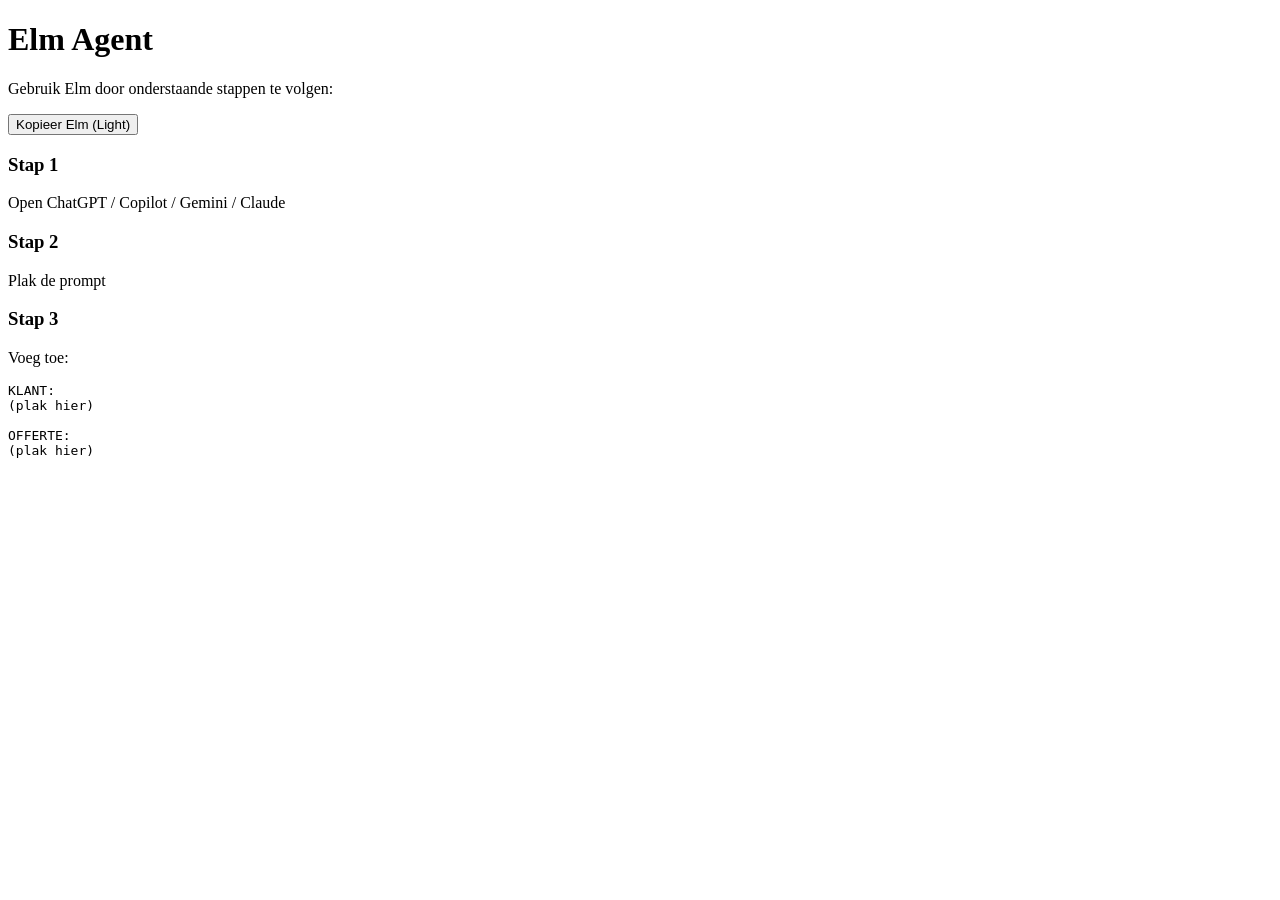
==== docs/index.html @ cf5214ad "Changed /web to /docs" ====
<!DOCTYPE html>
<html>
<head>
  <title>Elm Agent</title>
  <meta charset="UTF-8">
</head>
<body>

<h1>Elm Agent</h1>

<p>Gebruik Elm door onderstaande stappen te volgen:</p>

<button onclick="copyPrompt()">Kopieer Elm (Light)</button>

<h3>Stap 1</h3>
<p>Open ChatGPT / Copilot / Gemini / Claude</p>

<h3>Stap 2</h3>
<p>Plak de prompt</p>

<h3>Stap 3</h3>
<p>Voeg toe:</p>

<pre>
KLANT:
(plak hier)

OFFERTE:
(plak hier)
</pre>

<script>
async function copyPrompt() {
    const url = "https://raw.githubusercontent.com/miniGiovanni/elm-offer-agent/main/builds/elm-light.txt";
    const res = await fetch(url);
    const text = await res.text();

    const full = text + "\n\n--- INPUT ---\nKLANT:\n\nOFFERTE:\n";

    await navigator.clipboard.writeText(full);
    alert("Elm prompt gekopieerd!");
}
</script>

</body>
</html>
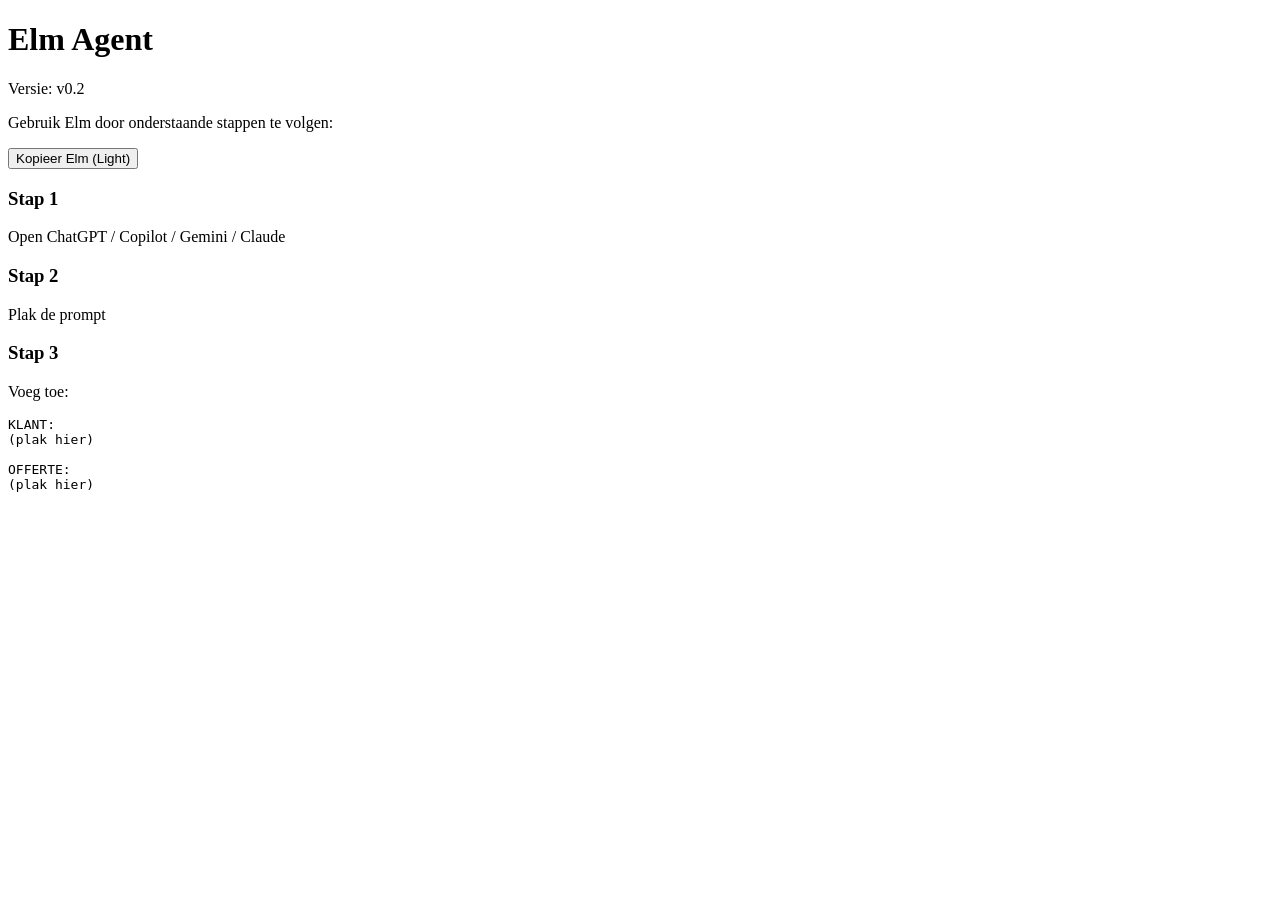
==== commit b5715a17: "Version control adjust Added version numbers, added error codes to agent" ====
--- a/docs/index.html
+++ b/docs/index.html
@@ -7,6 +7,7 @@
 <body>
 
 <h1>Elm Agent</h1>
+<p>Versie: v0.2</p>
 
 <p>Gebruik Elm door onderstaande stappen te volgen:</p>
 
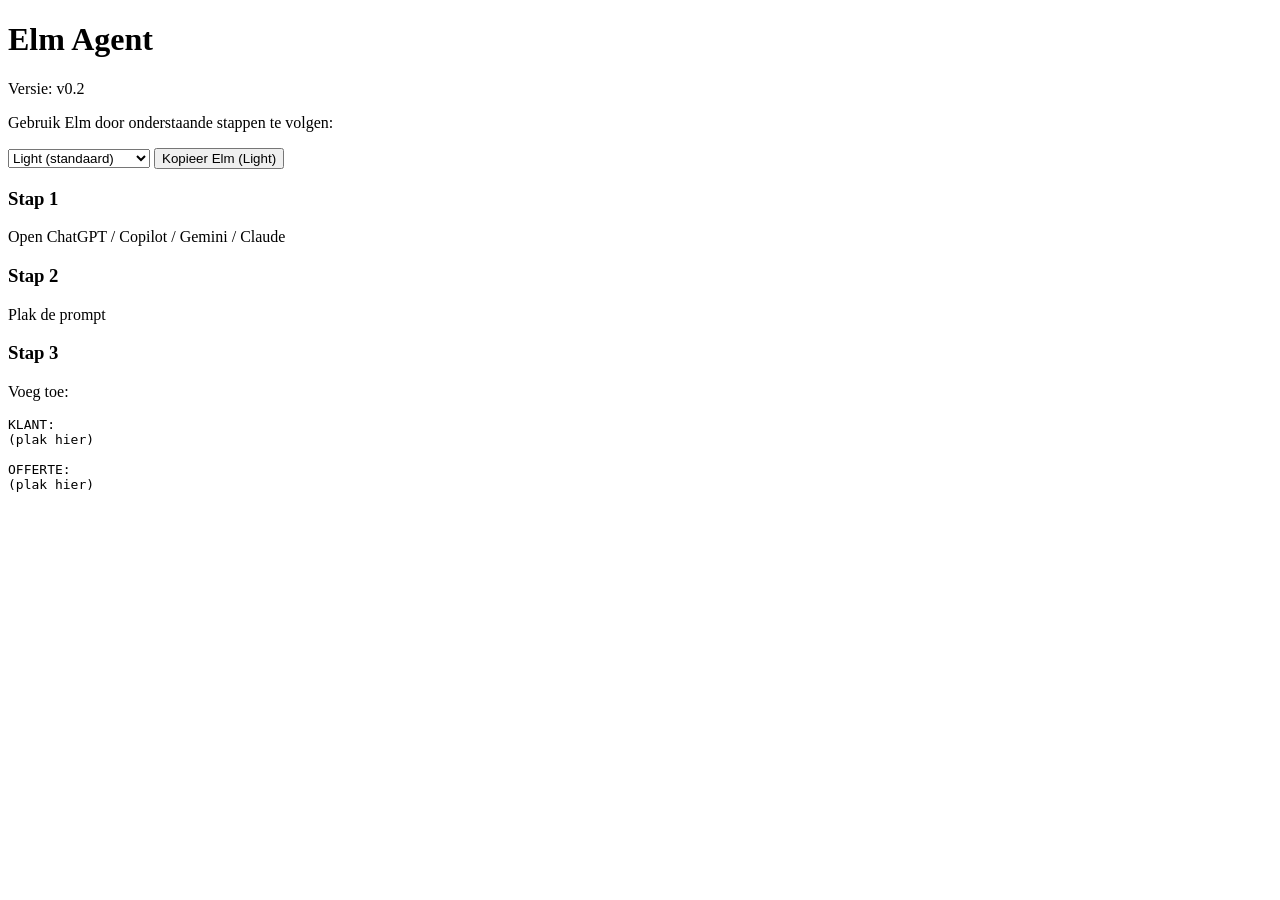
==== commit e7f3d964: "minor tweaks" ====
--- a/docs/index.html
+++ b/docs/index.html
@@ -10,7 +10,11 @@
 <p>Versie: v0.2</p>
 
 <p>Gebruik Elm door onderstaande stappen te volgen:</p>
-
+<select id="buildSelect">
+  <option value="elm-simple.txt">Light (standaard)</option>
+  <option value="elm-full.txt">Full (uitgebreid)</option>
+  <option value="elm-score.txt">Quick (snelle check)</option>
+</select>
 <button onclick="copyPrompt()">Kopieer Elm (Light)</button>
 
 <h3>Stap 1</h3>
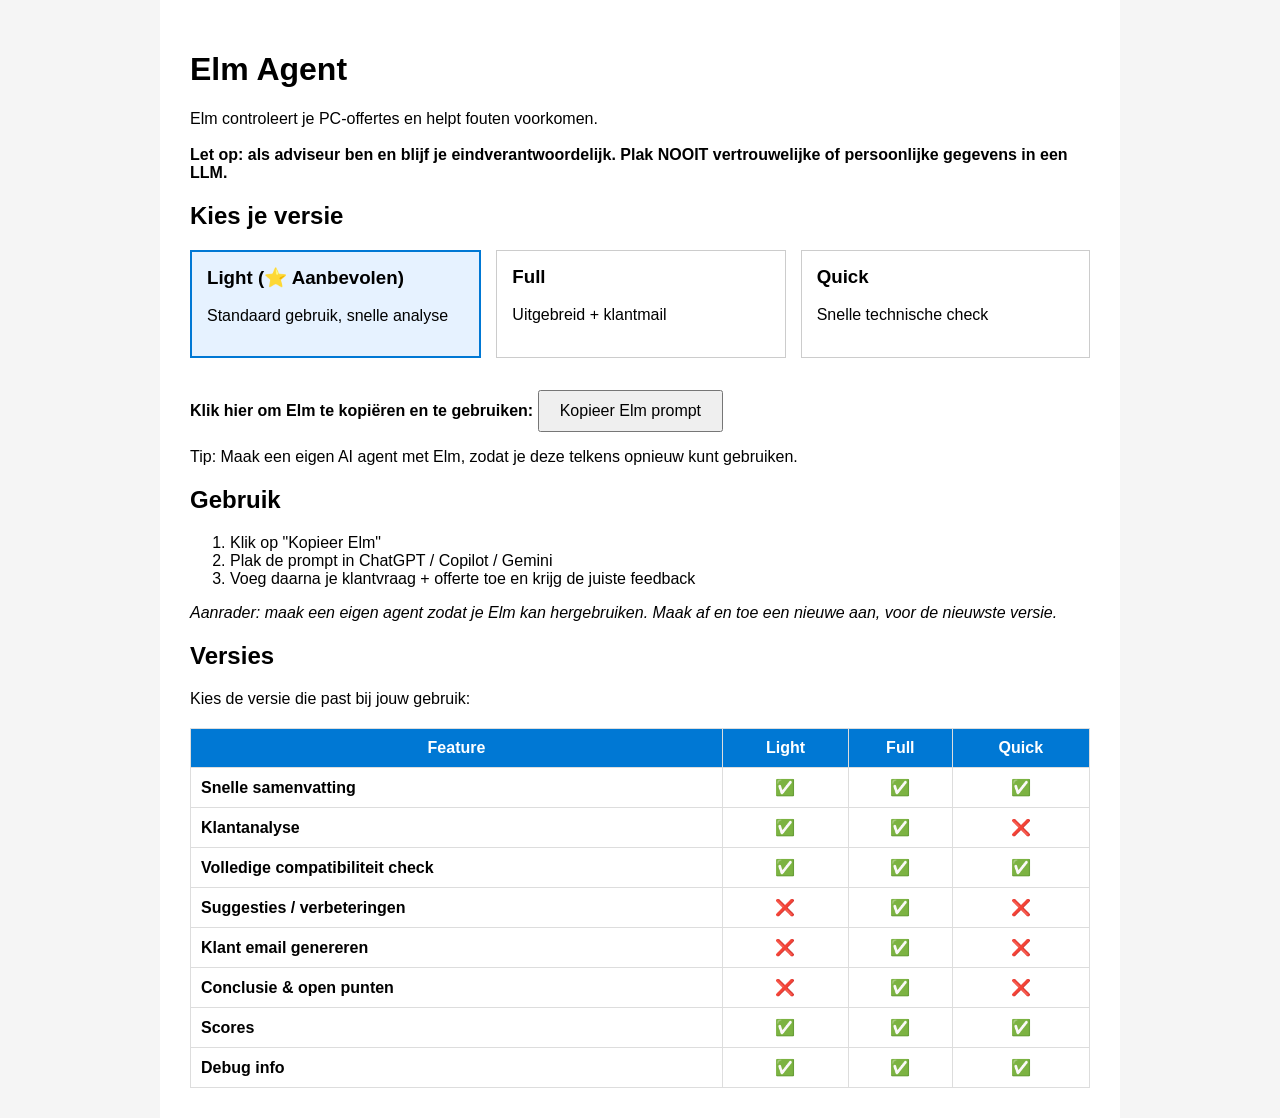
==== commit 86f11ebd: "Alpha (0.4.1) release Polished website, to make it ready for an alpha release." ====
--- a/docs/index.html
+++ b/docs/index.html
@@ -3,49 +3,130 @@
 <head>
   <title>Elm Agent</title>
   <meta charset="UTF-8">
+  <link rel="stylesheet" href="styles.css">
 </head>
 <body>
 
-<h1>Elm Agent</h1>
-<p>Versie: v0.2</p>
+<div class="container">
 
-<p>Gebruik Elm door onderstaande stappen te volgen:</p>
-<select id="buildSelect">
-  <option value="elm-simple.txt">Light (standaard)</option>
-  <option value="elm-full.txt">Full (uitgebreid)</option>
-  <option value="elm-score.txt">Quick (snelle check)</option>
-</select>
-<button onclick="copyPrompt()">Kopieer Elm (Light)</button>
+  <h1>Elm Agent</h1>
 
-<h3>Stap 1</h3>
-<p>Open ChatGPT / Copilot / Gemini / Claude</p>
+  <p class="intro">
+  Elm controleert je PC-offertes en helpt fouten voorkomen.
+  
+  </br></br>
+  <b>Let op: als adviseur ben en blijf je eindverantwoordelijk. Plak NOOIT vertrouwelijke of persoonlijke gegevens in een LLM.</b>
+  </p>
 
-<h3>Stap 2</h3>
-<p>Plak de prompt</p>
+  <h2>Kies je versie</h2>
 
-<h3>Stap 3</h3>
-<p>Voeg toe:</p>
+  <div class="cards">
 
-<pre>
-KLANT:
-(plak hier)
+    <div class="card active" onclick="selectBuild('elm-simple.txt', this)">
+      <h3>Light (⭐ Aanbevolen)</h3>
+      <p>Standaard gebruik, snelle analyse</p>
+    </div>
 
-OFFERTE:
-(plak hier)
-</pre>
+    <div class="card" onclick="selectBuild('elm-full.txt', this)">
+      <h3>Full</h3>
+      <p>Uitgebreid + klantmail</p>
+    </div>
 
-<script>
-async function copyPrompt() {
-    const url = "https://raw.githubusercontent.com/miniGiovanni/elm-offer-agent/main/builds/elm-light.txt";
-    const res = await fetch(url);
-    const text = await res.text();
+    <div class="card" onclick="selectBuild('elm-score.txt', this)">
+      <h3>Quick</h3>
+      <p>Snelle technische check</p>
+    </div>
 
-    const full = text + "\n\n--- INPUT ---\nKLANT:\n\nOFFERTE:\n";
+  </div>
+  <p id="versionLabel" class="version"></p>
+<b>Klik hier om Elm te kopiëren en te gebruiken:</b>
+  <button class="copy-btn" onclick="copyPrompt()">Kopieer Elm prompt</button>
+  <p>
+Tip: Maak een eigen AI agent met Elm, zodat je deze telkens opnieuw kunt gebruiken.
+</p>
 
-    await navigator.clipboard.writeText(full);
-    alert("Elm prompt gekopieerd!");
-}
-</script>
+<h2>Gebruik</h2>
 
+<ol>
+  <li>Klik op "Kopieer Elm"</li>
+  <li>Plak de prompt in ChatGPT / Copilot / Gemini</li>
+  <li>Voeg daarna je klantvraag + offerte toe en krijg de juiste feedback</li>
+</ol>
+<p><i>Aanrader: maak een eigen agent zodat je Elm kan hergebruiken. Maak af en toe een nieuwe aan, voor de nieuwste versie.</i></p>
+
+<h2>Versies</h2>
+<p>
+Kies de versie die past bij jouw gebruik:
+</p>
+<table class="feature-table">
+
+  <tr>
+    <th>Feature</th>
+    <th>Light</th>
+    <th>Full</th>
+    <th>Quick</th>
+  </tr>
+
+  <tr>
+    <td>Snelle samenvatting</td>
+    <td>✅</td>
+    <td>✅</td>
+    <td>✅</td>
+  </tr>
+
+  <tr>
+    <td>Klantanalyse</td>
+    <td>✅</td>
+    <td>✅</td>
+    <td>❌</td>
+  </tr>
+
+  <tr>
+    <td>Volledige compatibiliteit check</td>
+    <td>✅</td>
+    <td>✅</td>
+    <td>✅</td>
+  </tr>
+
+  <tr>
+    <td>Suggesties / verbeteringen</td>
+    <td>❌</td>
+    <td>✅</td>
+    <td>❌</td>
+  </tr>
+
+  <tr>
+    <td>Klant email genereren</td>
+    <td>❌</td>
+    <td>✅</td>
+    <td>❌</td>
+  </tr>
+
+  <tr>
+    <td>Conclusie & open punten</td>
+    <td>❌</td>
+    <td>✅</td>
+    <td>❌</td>
+  </tr>
+
+  <tr>
+    <td>Scores</td>
+    <td>✅</td>
+    <td>✅</td>
+    <td>✅</td>
+  </tr>
+
+  <tr>
+    <td>Debug info</td>
+    <td>✅</td>
+    <td>✅</td>
+    <td>✅</td>
+  </tr>
+
+</table>
+
+</div>
+  <div id="toast" class="toast">Elm gekopieerd!</div>
+  <script src="script.js"></script>
 </body>
 </html>
--- a/docs/styles.css
+++ b/docs/styles.css
@@ -0,0 +1,114 @@
+body {
+  font-family: Arial;
+  background: #f5f5f5;
+  margin: 0;
+}
+
+.container {
+  max-width: 900px;
+  margin: auto;
+  background: white;
+  padding: 30px;
+}
+
+.cards {
+  display: flex;
+  gap: 15px;
+}
+
+.card {
+  border: 1px solid #ccc;
+  padding: 15px;
+  cursor: pointer;
+  flex: 1;
+}
+
+.card:hover {
+  background: #f0f0f0;
+}
+
+.card.active {
+  border: 2px solid #0078d4;
+  background: #e6f2ff;
+}
+
+.copy-btn {
+  margin-top: 20px;
+  padding: 10px 20px;
+  font-size: 16px;
+}
+
+.feature-table {
+  width: 100%;
+  border-collapse: collapse;
+  margin-top: 20px;
+}
+
+.feature-table th, .feature-table td {
+  border: 1px solid #ddd;
+  padding: 10px;
+  text-align: center;
+}
+
+.feature-table th {
+  background-color: #0078d4;
+  color: white;
+}
+
+.feature-table td:first-child {
+  text-align: left;
+  font-weight: bold;
+}
+
+.card.active {
+  border: 2px solid #0078d4;
+  background: #e6f2ff;
+}
+
+.feature-table tr:hover {
+  background-color: #f5f5f5;
+}
+
+.toast {
+  visibility: hidden;
+  min-width: 250px;
+  background-color: #333;
+  color: #fff;
+  text-align: center;
+  border-radius: 5px;
+  padding: 10px;
+  position: fixed;
+  top: 20px;
+  right: 20px;
+  z-index: 1000;
+  opacity: 0;
+  transition: opacity 0.3s ease;
+}
+
+.toast.show {
+  visibility: visible;
+  opacity: 1;
+}
+
+.card.active:first-child {
+  border: 2px solid #0078d4;
+  background: #e6f2ff;
+}
+
+.card h3 {
+  margin-top: 0;
+}
+
+.version {
+  font-size: 12px;
+  color: #666;
+  margin-top: 5px;
+}
+
+.card {
+  transition: transform 0.1s ease;
+}
+
+.card:hover {
+  transform: scale(1.02);
+}
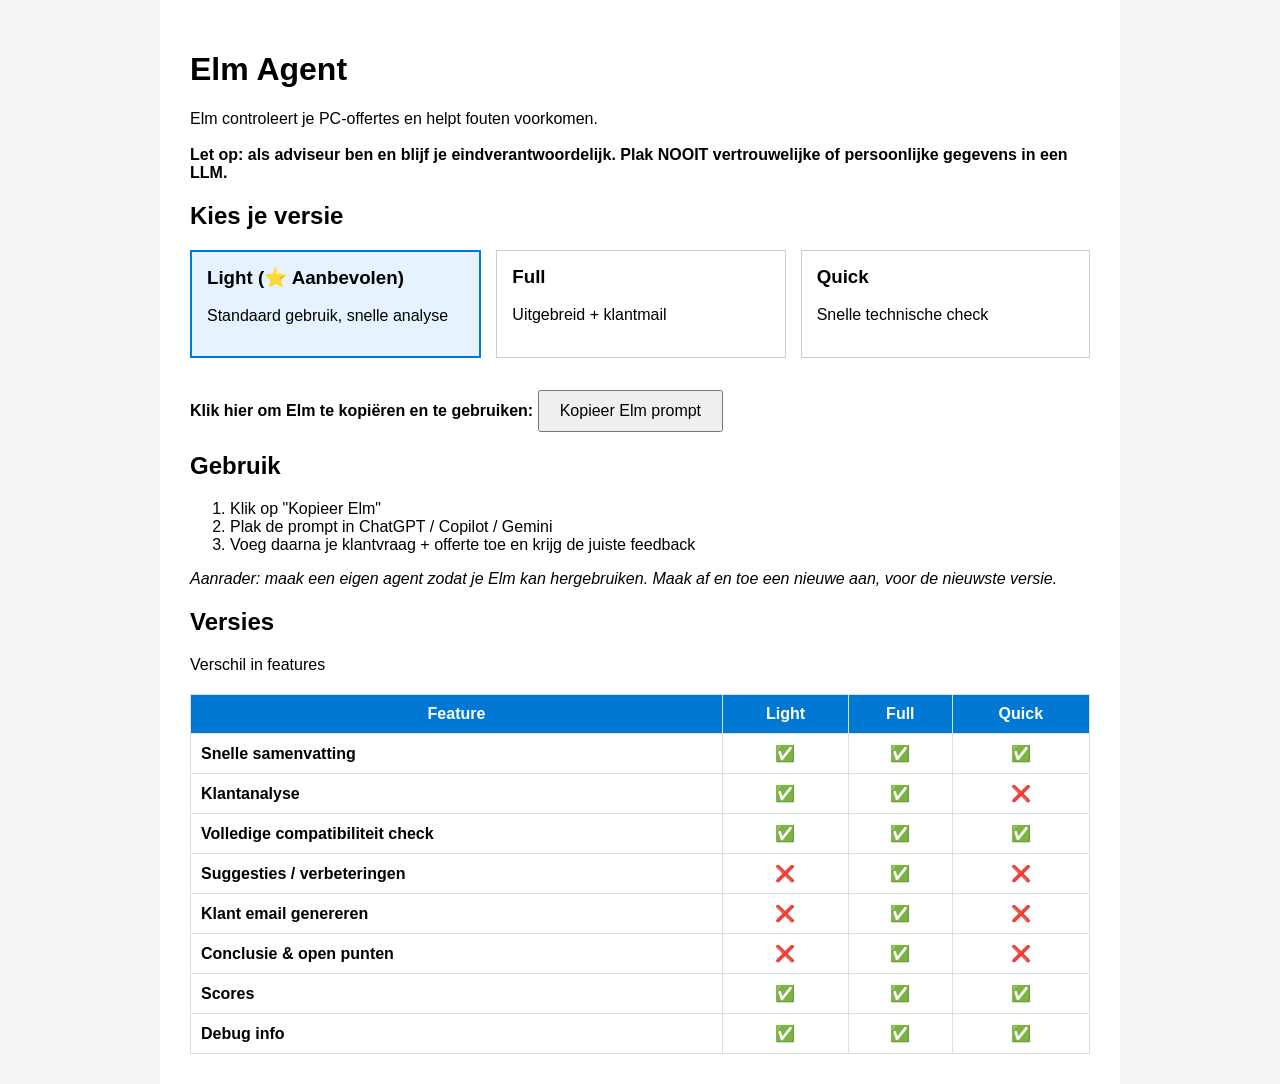
==== commit 936a0ab6: "Minor tweaks" ====
--- a/docs/index.html
+++ b/docs/index.html
@@ -41,9 +41,6 @@
   <p id="versionLabel" class="version"></p>
 <b>Klik hier om Elm te kopiëren en te gebruiken:</b>
   <button class="copy-btn" onclick="copyPrompt()">Kopieer Elm prompt</button>
-  <p>
-Tip: Maak een eigen AI agent met Elm, zodat je deze telkens opnieuw kunt gebruiken.
-</p>
 
 <h2>Gebruik</h2>
 
@@ -56,7 +53,7 @@
 
 <h2>Versies</h2>
 <p>
-Kies de versie die past bij jouw gebruik:
+Verschil in features
 </p>
 <table class="feature-table">
 
